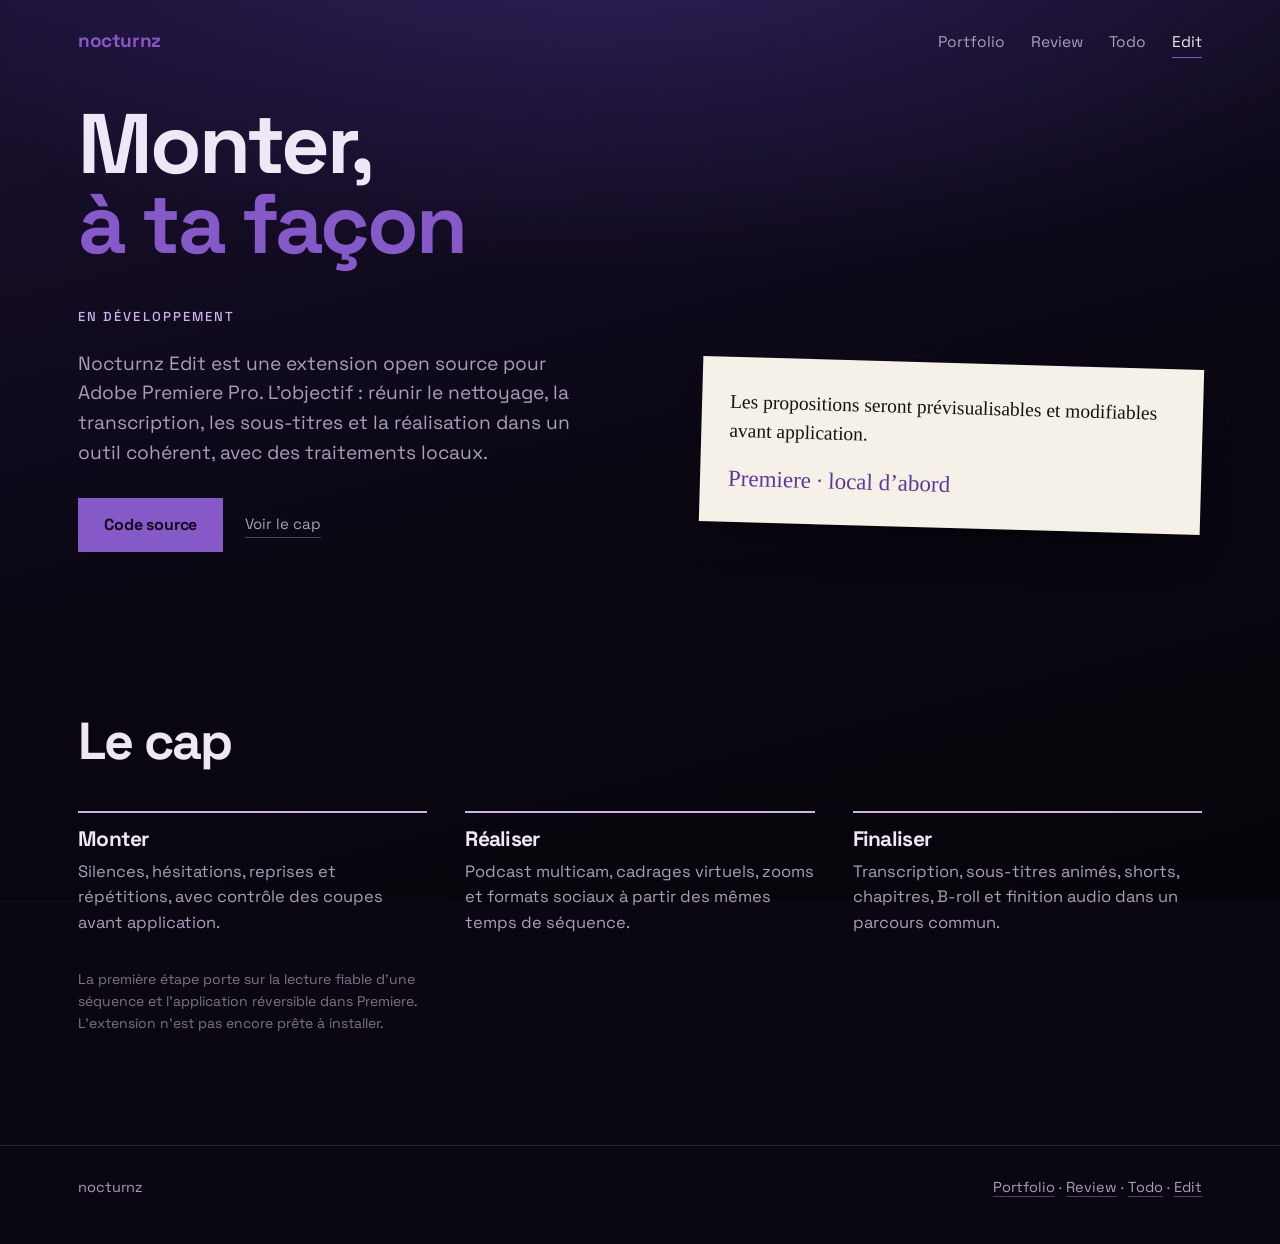
==== edit/index.html @ d04b609d "Add Nocturnz Edit to the creator tools suite" ====
<!doctype html>
<html lang="fr">
<head>
<meta charset="UTF-8">
<meta name="viewport" content="width=device-width, initial-scale=1.0">
<title>Edit — Nocturnz</title>
<link rel="icon" type="image/svg+xml" href="../favicon.svg">
<link rel="alternate icon" href="../favicon.ico">
<meta name="description" content="Nocturnz Edit : une extension Premiere open source en cours de construction, pensée pour le montage local et révisable.">
<link rel="canonical" href="https://nocturnz.xyz/edit/">
<meta property="og:title" content="Edit — Nocturnz">
<meta property="og:description" content="Une extension Premiere open source, en cours de construction.">
<meta property="og:url" content="https://nocturnz.xyz/edit/">
<meta property="og:type" content="website">
<meta name="theme-color" content="#0a0713">
<meta name="color-scheme" content="dark">
<link rel="preconnect" href="https://fonts.googleapis.com">
<link rel="preconnect" href="https://fonts.gstatic.com" crossorigin>
<link href="https://fonts.googleapis.com/css2?family=Space+Grotesk:wght@400;500;700&family=Schoolbell&display=swap" rel="stylesheet">
<link rel="stylesheet" href="../ciel.css">
<link rel="stylesheet" href="../nocturnz.css">
</head>
<body>
<div class="fond"></div>
<div class="starfield" aria-hidden="true"><span></span></div>
<header class="bar">
  <a class="mark" href="../" id="js-nom">Nocturnz</a>
  <nav class="nav" aria-label="Outils">
    <a href="../portfolio/">Portfolio</a>
    <a href="../review/">Review</a>
    <a href="../todo/">Todo</a>
    <a href="./" aria-current="page">Edit</a>
  </nav>
</header>
<main id="top">
  <section class="ouverture">
    <div class="wrap"><h1>Monter,<br><span class="vif">à ta façon</span></h1></div>
    <div class="wrap ouverture-grille">
      <div>
        <p class="etat-ligne">En développement</p>
        <p class="sous" style="max-width:42ch">Nocturnz Edit est une extension open source pour Adobe Premiere Pro. L’objectif : réunir le nettoyage, la transcription, les sous-titres et la réalisation dans un outil cohérent, avec des traitements locaux.</p>
        <p class="agir"><a class="bouton" href="https://github.com/tristede/nocturnz-edit">Code source</a><a class="essai" href="#cap">Voir le cap</a></p>
      </div>
      <aside class="mot">Les propositions seront prévisualisables et modifiables avant application.<span class="signature">Premiere · local d’abord</span></aside>
    </div>
  </section>
  <section class="section" id="cap">
    <div class="wrap">
      <h2>Le cap</h2>
      <div class="arguments">
        <div class="argument"><h3>Monter</h3><p>Silences, hésitations, reprises et répétitions, avec contrôle des coupes avant application.</p></div>
        <div class="argument"><h3>Réaliser</h3><p>Podcast multicam, cadrages virtuels, zooms et formats sociaux à partir des mêmes temps de séquence.</p></div>
        <div class="argument"><h3>Finaliser</h3><p>Transcription, sous-titres animés, shorts, chapitres, B-roll et finition audio dans un parcours commun.</p></div>
      </div>
      <p class="note" style="margin-top:34px">La première étape porte sur la lecture fiable d’une séquence et l’application réversible dans Premiere. L’extension n’est pas encore prête à installer.</p>
    </div>
  </section>
</main>
<footer><div class="wrap"><span id="js-nom-pied">Nocturnz</span><span><a href="../portfolio/">Portfolio</a> · <a href="../review/">Review</a> · <a href="../todo/">Todo</a> · <a href="./">Edit</a></span></div></footer>
<script src="../suite.js"></script>
</body>
</html>
---- nocturnz.css ----
/* =============================================================
   La vitrine a sa propre feuille.

   Elle n'emprunte plus celle des portfolios : c'etait une DA sombre surchargee,
   donc la vitrine ressemblait au site d'Adam.

   Ce qui a change apres critique : le violet #7c3aed etait violet-600 de
   Tailwind, la couleur par defaut du framework par defaut ; les mots en degrade
   sont le tic le plus reconnaissable des pages generees ; et six arguments egaux se
   neutralisaient. Le ciel, lui, n'etait pas le probleme — il etait le seul geste
   dans un lit generique. Il reste, et le reste a ete refait autour.
   ============================================================= */

:root{
  /* Sans ca, certains navigateurs appliquent leurs propres heuristiques de
     theme (mode sombre force, ajustement auto des couleurs) avant de peindre
     la page une premiere fois — d'ou le flash gris/desature puis colore au
     chargement. Le site d'Adam l'a deja ; il ne presente pas ce souci. */
  color-scheme: dark;
  --fond:       #0a0713;
  --fond-haut:  #1a1030;
  --fond-bas:   #060409;
  --halo:       rgba(110, 80, 220, 0.26);
  --texte:      #efe7f5;
  --texte-doux: #a99fb8;
  --texte-faible:#7d7389;
  /* Mauve nocturne, plus profond/froid que l'orchidee d'origine : la teinte
     garde assez de magenta pour ne pas retomber dans le violet-600 generique. */
  --vif:        #8659c9;
  --vif-fonce:  #5f3a94;
  --clair:      #cbb3ec;
  --trait:      rgba(210,180,240,0.15);
  --trait-fort: rgba(210,180,240,0.34);
  /* Le mot manuscrit est du vrai papier scotche, pas une carte d'interface :
     son encre est donc sombre. */
  --papier:     #f6f1e8;
  --sur-papier: #17140f;

  --police: "Space Grotesk", ui-sans-serif, system-ui, -apple-system, sans-serif;
  --main:   "Schoolbell", cursive;   /* les annotations, rien d'autre */
  --large:  1180px;

  /* le ciel vient de ciel.css : ici on l'allume et on le teinte */
  --star-rgb: 226, 214, 255;
  --stars-opacity: 1;
}

*{ box-sizing: border-box; }
html{ scroll-behavior: smooth; }
body{
  margin:0; background: var(--fond); color: var(--texte);
  font-family: var(--police); font-size:17px; line-height:1.55;
  -webkit-font-smoothing: antialiased;
}
.fond{
  position: fixed; inset:0; z-index:0; pointer-events:none;
  background-image:
    radial-gradient(ellipse 105% 62% at 50% -8%, var(--halo), rgba(0,0,0,0) 62%),
    linear-gradient(166deg, var(--fond-haut) 0%, var(--fond) 52%, var(--fond-bas) 100%);
}
.wrap{ max-width: var(--large); margin:0 auto; padding:0 28px; position:relative; z-index:1; }

h1,h2,h3{ margin:0; font-weight:700; letter-spacing:-0.035em; line-height:0.95; }
p{ margin:0 0 14px; }
a{ color: inherit; }

/* ---------- Barre ---------- */
/* Pas de pilule de verre flottante : c'est le chrome du portfolio d'Adam, et
   c'est aussi le composant de nav le plus vu du web. Une ligne, un nom. */
.bar{
  position: relative; z-index:2;
  display:flex; align-items:baseline; justify-content:space-between;
  gap:20px; max-width: var(--large); margin:0 auto; padding:26px 28px 0;
}
/* Le nom vient de config.json avec sa capitale — c'est celui des mails et du
   titre de l'onglet. Sa mise en bas de casse est une affaire de composition, pas
   de donnee : elle vit donc ici, et le pied de page suit, un meme nom ne se
   composant pas de deux facons sur une meme page. */
.mark, #js-nom-pied{ text-transform: lowercase; }
.mark{
  font-weight:700; font-size:19px; letter-spacing:-0.02em;
  text-decoration:none; color: var(--vif);
}

/* ---------- Ouverture ---------- */
.ouverture{ padding: 46px 0 88px; }
/* Le titre traverse la page entiere : enferme dans une colonne de 530 px, un
   corps de 92 px cassait en six lignes et n'etait plus un titre. */
h1{ font-size: clamp(40px, 6.6vw, 92px); margin-bottom: 42px; }
h1 .vif{ color: var(--vif); }
.ouverture-grille{
  display:grid; grid-template-columns: minmax(0,1fr) minmax(0,0.86fr);
  gap: 40px; align-items:start;
}
/* L'adresse en grand. C'est l'objet le plus concret de l'offre, et il tenait
   jusqu'ici dans une sous-ligne d'etape. */
.adresse{ padding-top:4px; will-change: transform; }
.url{
  margin:0; font-weight:700; letter-spacing:-0.04em; line-height:1.05;
  font-size: clamp(22px, 3.1vw, 38px);
  /* Le <wbr> du balisage est le seul endroit ou l'adresse a le droit de casser :
     entre le pseudo et le domaine, et seulement si elle ne tient pas. Chaque
     moitie reste insecable, ce qui garde aussi le curseur colle au domaine —
     boite a lui, il tombait seul a la ligne suivante. */
  max-width: 100%;
}
.url .pseudo{ color: var(--vif); white-space: nowrap; }
.url .fin{ white-space: nowrap; }
.url .tld{ color: var(--texte); }
.curseur{
  display:inline-block; width:0.06em; height:0.92em; margin-left:0.06em;
  vertical-align:-0.1em; background: var(--clair);
  animation: bat 1.15s steps(1) infinite;
}
@keyframes bat{ 0%,50%{ opacity:1 } 50.01%,100%{ opacity:0 } }
.glose{
  font-family: var(--main); font-size:17px; color: var(--texte-doux);
  margin:18px 0 0;
}

/* L'ecart d'echelle fait le ton : 92 px contre 19, pas 42 contre 17. */
.sous{
  font-size: clamp(17px, 1.5vw, 20px); color: var(--texte-doux);
  max-width: 30ch; margin: 4px 0 30px;
}
.bouton{
  display:inline-block; background: var(--vif); color: #150a1c;
  font-weight:700; font-size:16px; letter-spacing:-0.01em;
  text-decoration:none; padding:15px 26px; border:0; cursor:pointer;
  font-family: var(--police);
  transition: background .14s ease, box-shadow .14s ease, transform .14s ease;
}
.bouton:hover{ background: var(--clair); box-shadow: 0 0 34px -6px var(--vif-fonce); }
.bouton:active{ transform: translateY(1px); }
/* Un lien de texte, pas un second bouton : la paire plein/fantome est
   l'element le plus interchangeable d'une page produit. */
.agir{ display:flex; align-items:center; gap:22px; flex-wrap:wrap; margin:0; }
.essai{
  font-size:15px; color: var(--texte-doux); text-decoration:none;
  border-bottom:1px solid var(--trait-fort); padding-bottom:2px;
}
.essai:hover{ color: var(--clair); border-color: var(--vif); }

/* ---------- Sections ---------- */
.section{ padding: 76px 0; border-top:1px solid var(--trait); }
h2{ font-size: clamp(30px, 4.2vw, 52px); max-width: 20ch; }

/* ---------- Les etapes ---------- */
/* Des chiffres composes en grand remplacent les surtitres « 01 — ». Ils font le
   meme travail de reperage, mais typographiquement, et ils ne ressemblent pas
   au gabarit de toutes les pages produit. */
.etapes{ list-style:none; margin:44px 0 0; padding:0; }
.etapes li{
  display:grid; grid-template-columns: minmax(84px, 1fr) minmax(0, 7fr);
  gap: 8px 34px; align-items:start;
  padding: 30px 0; border-top:1px solid var(--trait);
}
.etapes li:first-child{ border-top:0; }
.chiffre{
  font-size: clamp(52px, 7vw, 104px); font-weight:700; line-height:.78;
  letter-spacing:-0.05em; color: var(--vif);
}
.etapes h3{ font-size: clamp(21px, 2.3vw, 27px); margin-bottom:9px; }
.etapes p{ color: var(--texte-doux); max-width: 56ch; margin:0; }

/* ---------- Les arguments ---------- */
/* Trois, pas six : six promesses egales se neutralisent. Et de longueurs
   volontairement inegales — l'ecriture reguliere au caractere pres est ce qui
   trahit le plus un texte fabrique. */
.arguments{ display:grid; grid-template-columns: repeat(auto-fit, minmax(250px,1fr)); gap:38px; margin-top:44px; }
.argument{ border-top:2px solid var(--clair); padding-top:16px; }
.argument h3{ font-size:21px; margin-bottom:10px; }
.argument p{ color: var(--texte-doux); margin:0; font-size:16.5px; }

/* ---------- Le formulaire ---------- */
.demande{ display:grid; grid-template-columns: minmax(0,1.15fr) minmax(0,0.85fr); gap:56px; align-items:start; }
form{ margin-top:34px; max-width:520px; }
label{ display:block; font-size:14px; font-weight:500; color: var(--texte-doux); margin:22px 0 4px; }
input, textarea{
  width:100%; font-family: var(--police); font-size:17px; color: var(--texte);
  background: transparent; border:0; border-bottom:1.5px solid var(--trait-fort);
  padding:8px 2px; border-radius:0;
}
input:focus, textarea:focus{ outline:none; border-bottom-color: var(--vif); }
textarea{ min-height:110px; resize:vertical; }
::placeholder{ color: var(--texte-faible); }
.envoi{ margin-top:30px; }
.statut{ margin-top:14px; font-size:15px; min-height:1.4em; }
.statut.ok{ color: var(--clair); font-weight:500; }
.statut.err{ color: var(--vif); font-weight:500; }
.note{ margin-top:18px; font-size:14px; color: var(--texte-faible); max-width:44ch; }

/* Le mot manuscrit, scotche a cote du formulaire : c'est une personne qui
   repond, et rien ne le dit mieux qu'une ecriture a la main. Papier, comme les
   affiches — c'est le meme mur. */
.mot{
  position:relative; background: var(--papier); color: var(--sur-papier);
  padding:30px 28px 26px; transform: rotate(1.6deg); margin-top:56px;
  box-shadow: 0 26px 48px -28px rgba(0,0,0,.85);
  font-family: var(--main); font-size:19.5px; line-height:1.5;
}
.mot::before{
  content:""; position:absolute; top:-16px; left:34%;
  width:86px; height:32px;
  background: url('demo/images/tape/tape-2.webp') center/100% 100% no-repeat;
  transform: rotate(-4deg); opacity:.9;
}
.mot .signature{ display:block; margin-top:16px; font-size:23px; color: var(--vif-fonce); }

/* ---------- Pied ---------- */
footer{
  border-top:1px solid var(--trait); margin-top:20px;
  padding:30px 0 46px; font-size:14.5px; color: var(--texte-doux);
}
footer .wrap{ display:flex; justify-content:space-between; gap:18px; flex-wrap:wrap; }
footer a{ text-decoration:none; border-bottom:1px solid var(--trait-fort); }
footer a:hover{ color: var(--clair); border-color: var(--vif); }

/* ---------- La suite d'outils ---------- */
/* Une navigation compacte : le nom d'un outil est son adresse. */
.bar{ flex-wrap:wrap; }
.nav{ display:flex; gap:26px; font-size:15.5px; }
.nav a{
  color: var(--texte-doux); text-decoration:none;
  border-bottom:1px solid transparent; padding-bottom:3px;
}
.nav a:hover{ color: var(--clair); }
.nav a[aria-current]{ color: var(--texte); border-bottom-color: var(--vif); }

/* Les outils s'alignent comme les etapes de la vitrine : un grand chiffre, un
   titre, une phrase — et l'etat a droite, en toutes lettres plutot qu'en badge. */
.outils{ list-style:none; margin:44px 0 0; padding:0; }
.outil{
  display:grid; grid-template-columns: minmax(84px,1fr) minmax(0,6fr) minmax(130px,1.6fr);
  gap:8px 34px; align-items:start; padding:34px 0;
  border-top:1px solid var(--trait); text-decoration:none; color:inherit;
}
.outils li:first-child .outil{ border-top:0; }
.outil h3{ font-size: clamp(26px, 3.2vw, 40px); margin-bottom:10px; transition: color .14s ease; }
.outil p{ color: var(--texte-doux); max-width:50ch; margin:0; }
.outil:hover h3{ color: var(--clair); }
.etat{
  justify-self:end; text-align:right; padding-top:8px;
  font-size:13px; font-weight:500; letter-spacing:.16em; text-transform:uppercase;
  color: var(--texte-faible); white-space:nowrap;
}
.etat.ok{ color: var(--clair); }
.etat .fleche{ display:inline-block; margin-left:10px; transition: transform .14s ease; }
.outil:hover .fleche{ transform: translateX(5px); }

/* Page d'un outil : l'etat, dit sans detour. */
.etat-ligne{ margin:0 0 22px; font-size:13px; font-weight:500; letter-spacing:.16em; text-transform:uppercase; color: var(--clair); }
/* La maquette n'est pas une capture : un trace simplifie de ce que fait l'outil. */
.maquette{ padding-top:6px; }
.maquette svg{ display:block; width:100%; height:auto; border:1px solid var(--trait-fort); }
.maquette .legende{ font-family: var(--main); font-size:17px; color: var(--texte-doux); margin:14px 0 0; }

/* ---------- Ecrans etroits ---------- */
@media (max-width: 900px){
  .ouverture-grille, .demande{ grid-template-columns: 1fr; gap:32px; }
  .etapes li{ grid-template-columns:1fr; gap:6px; }
  .mot{ margin-top:34px; }
  .outil{ grid-template-columns:1fr; gap:6px; padding:28px 0; }
  .etat{ justify-self:start; text-align:left; padding-top:6px; }
  .nav{ gap:20px; }
}
@media (prefers-reduced-motion: reduce){
  html{ scroll-behavior:auto; }
  .bouton{ transition:none; }
  .curseur{ animation:none; }
}

/* Accueil : chaque outil donne accès à son app (« Ouvrir ») et à sa présentation (« Découvrir »). */
.outil h3 a{ color: inherit; text-decoration: none; }
.outil h3 a:hover{ color: var(--clair); }
.outil-liens{ display:flex; flex-wrap:wrap; gap:8px 22px; margin:16px 0 0 !important; }
.outil-liens a{ color: var(--texte-doux); text-decoration: none; font-weight:500; }
.outil-liens a:hover{ color: var(--clair); }
.outil-liens a.ouvrir{ color: var(--clair); }
.outil-liens .fleche{ display:inline-block; margin-left:8px; transition: transform .14s ease; }
.outil-liens a.ouvrir:hover .fleche{ transform: translateX(4px); }
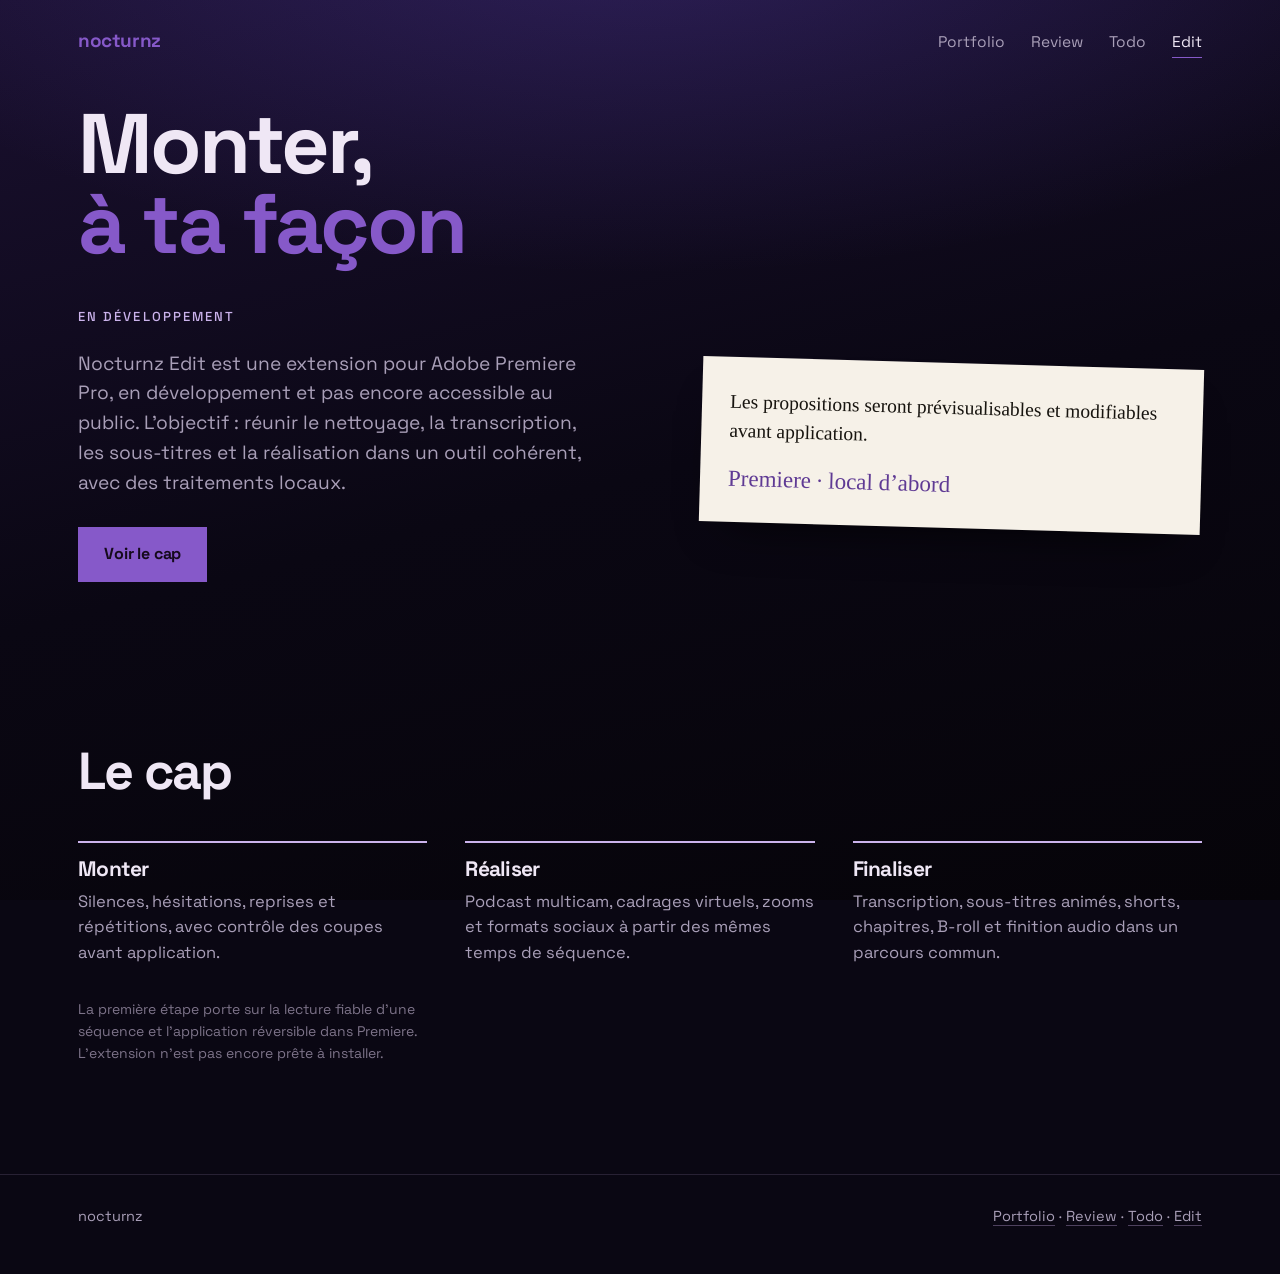
==== commit eefc550f: "Edit : en développement, non public — retire les liens GitHub et la mention open source Co-Authored-" ====
--- a/edit/index.html
+++ b/edit/index.html
@@ -6,10 +6,10 @@
 <title>Edit — Nocturnz</title>
 <link rel="icon" type="image/svg+xml" href="../favicon.svg">
 <link rel="alternate icon" href="../favicon.ico">
-<meta name="description" content="Nocturnz Edit : une extension Premiere open source en cours de construction, pensée pour le montage local et révisable.">
+<meta name="description" content="Nocturnz Edit : une extension Premiere en cours de développement, pas encore accessible au public, pensée pour le montage local et révisable.">
 <link rel="canonical" href="https://nocturnz.xyz/edit/">
 <meta property="og:title" content="Edit — Nocturnz">
-<meta property="og:description" content="Une extension Premiere open source, en cours de construction.">
+<meta property="og:description" content="Une extension Premiere en développement, pas encore accessible au public.">
 <meta property="og:url" content="https://nocturnz.xyz/edit/">
 <meta property="og:type" content="website">
 <meta name="theme-color" content="#0a0713">
@@ -38,8 +38,8 @@
     <div class="wrap ouverture-grille">
       <div>
         <p class="etat-ligne">En développement</p>
-        <p class="sous" style="max-width:42ch">Nocturnz Edit est une extension open source pour Adobe Premiere Pro. L’objectif : réunir le nettoyage, la transcription, les sous-titres et la réalisation dans un outil cohérent, avec des traitements locaux.</p>
-        <p class="agir"><a class="bouton" href="https://github.com/tristede/nocturnz-edit">Code source</a><a class="essai" href="#cap">Voir le cap</a></p>
+        <p class="sous" style="max-width:42ch">Nocturnz Edit est une extension pour Adobe Premiere Pro, en développement et pas encore accessible au public. L’objectif : réunir le nettoyage, la transcription, les sous-titres et la réalisation dans un outil cohérent, avec des traitements locaux.</p>
+        <p class="agir"><a class="bouton" href="#cap">Voir le cap</a></p>
       </div>
       <aside class="mot">Les propositions seront prévisualisables et modifiables avant application.<span class="signature">Premiere · local d’abord</span></aside>
     </div>
